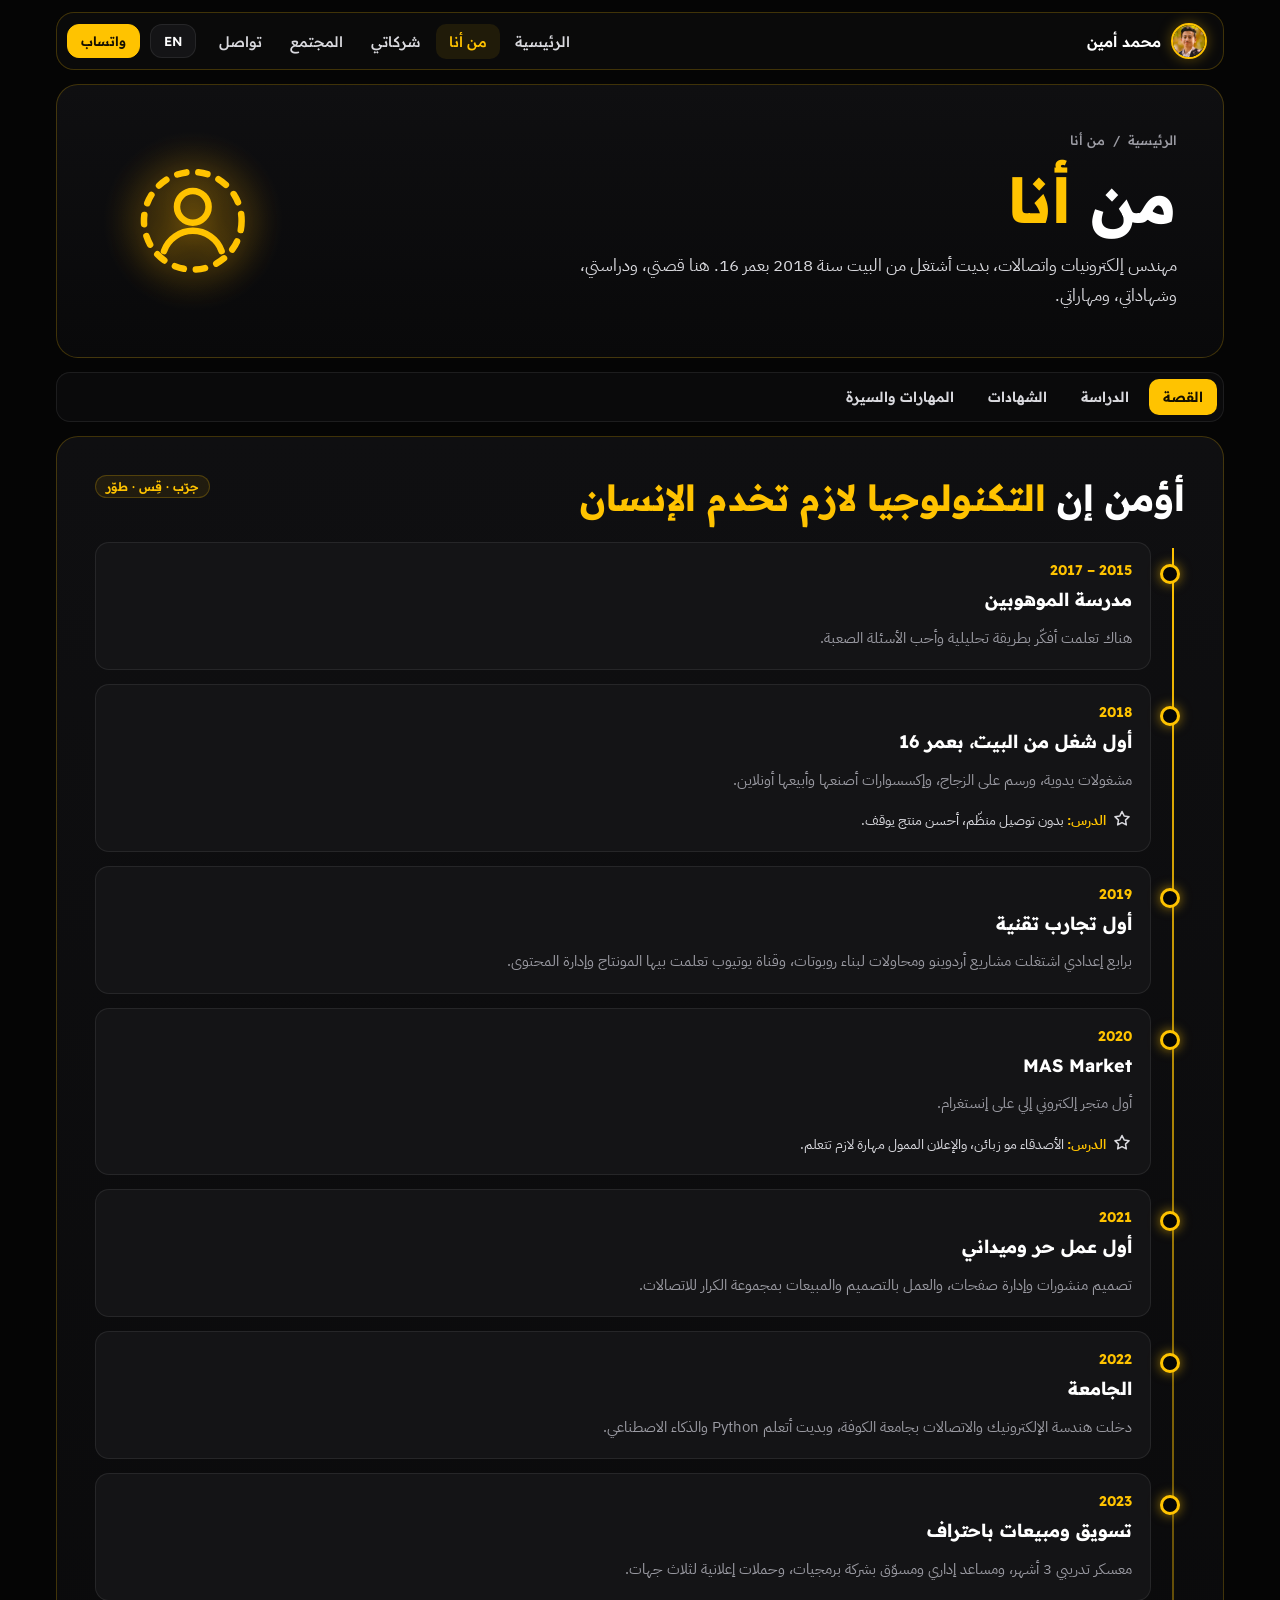
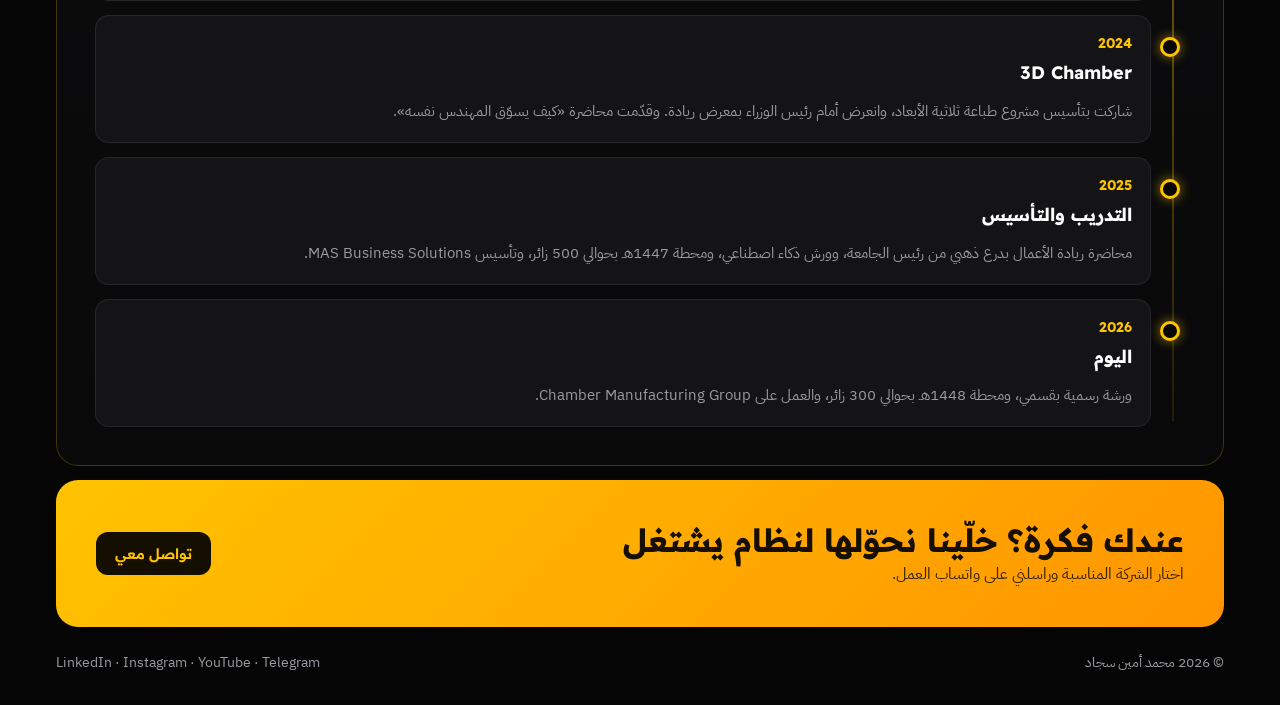
==== about.html @ 6f786247 "Calm neural-network hero instead of busy circuit pulses; library-with-covers screenshot in the archi" ====
<!doctype html>
<html lang="ar" dir="rtl">
<head>
<meta charset="utf-8">
<meta name="viewport" content="width=device-width, initial-scale=1, viewport-fit=cover">
<title>من أنا · محمد أمين سجاد</title>
<meta name="description" content="قصة محمد أمين سجاد من 2018، ودراسته، وشهاداته، ومهاراته.">
<meta property="og:title" content="من أنا · محمد أمين سجاد">
<meta property="og:description" content="قصة محمد أمين سجاد من 2018، ودراسته، وشهاداته، ومهاراته.">
<meta property="og:image" content="https://mohammedameensajjad-web.github.io/assets/og.jpg">
<meta property="og:url" content="https://mohammedameensajjad-web.github.io/about.html">
<meta property="og:type" content="profile">
<meta name="twitter:card" content="summary_large_image">
<meta name="theme-color" content="#050505">
<link rel="icon" href="assets/favicon-64.png" sizes="64x64" type="image/png">
<link rel="icon" href="assets/favicon-32.png" sizes="32x32" type="image/png">
<link rel="apple-touch-icon" href="assets/apple-touch-icon.png">
<link rel="manifest" href="manifest.webmanifest">
<meta name="apple-mobile-web-app-title" content="محمد أمين">
<meta name="apple-mobile-web-app-capable" content="yes">
<meta name="apple-mobile-web-app-status-bar-style" content="black-translucent">
<link rel="preconnect" href="https://fonts.googleapis.com">
<link href="https://fonts.googleapis.com/css2?family=Readex+Pro:wght@400;500;600;700&family=IBM+Plex+Sans+Arabic:wght@400;500;600&display=swap" rel="stylesheet">
<link rel="stylesheet" href="assets/site.css?v=614caa96">
<script>document.documentElement.classList.add("js")</script>
</head>
<body data-page="about">
<header class="nav"><div class="wrap"><div class="bar">
  <a class="brand" href="index.html"><img class="mono" src="assets/icon-192.png" alt=""><span data-en="Mohammed Ameen">محمد أمين</span></a>
  <nav class="links"><a href="index.html" data-nav="home" data-en="Home">الرئيسية</a><a href="about.html" data-nav="about" data-en="About">من أنا</a><a href="companies.html" data-nav="companies" data-en="Companies">شركاتي</a><a href="community.html" data-nav="community" data-en="Community">المجتمع</a><a href="contact.html" data-nav="contact" data-en="Contact">تواصل</a></nav>
  <button class="pill" id="lang" type="button">EN</button>
  <a class="pill go wa" href="#" target="_blank" data-en="WhatsApp">واتساب</a>
</div></div></header>
<nav class="tabs" aria-label="Pages"><a href="index.html" data-nav="home"><svg class="i" viewBox="0 0 24 24"><path d="M3 11 12 4l9 7"/><path d="M5 10v10h14V10"/></svg><span data-en="Home">الرئيسية</span></a><a href="about.html" data-nav="about"><svg class="i" viewBox="0 0 24 24"><circle cx="12" cy="8" r="4"/><path d="M4 21a8 8 0 0 1 16 0"/></svg><span data-en="About">من أنا</span></a><a href="companies.html" data-nav="companies"><svg class="i" viewBox="0 0 24 24"><rect x="3" y="7" width="18" height="13" rx="3"/><path d="M9 7V5h6v2M3 13h18"/></svg><span data-en="Companies">شركاتي</span></a><a href="community.html" data-nav="community"><svg class="i" viewBox="0 0 24 24"><circle cx="9" cy="8" r="3.5"/><path d="M2.5 20a6.5 6.5 0 0 1 13 0"/><path d="M16 4.5a3.5 3.5 0 0 1 0 7M18 20a6 6 0 0 0-3-5.2"/></svg><span data-en="Community">المجتمع</span></a><a href="contact.html" data-nav="contact"><svg class="i" viewBox="0 0 24 24"><path d="M4 20l1.3-4A8 8 0 1 1 8 18.7z"/></svg><span data-en="Contact">تواصل</span></a></nav>
<main class="wrap">
<section class="panel band">
  <div><div class="crumb"><a href="index.html" data-en="Home">الرئيسية</a><span>/</span><span data-en="About">من أنا</span></div>
    <h1 data-en="About <em>me</em>">من <em>أنا</em></h1>
    <p class="lead" data-en="An Electronics & Communications engineer who started working from home in 2018, at 16. Here are my story, studies, certificates and skills.">مهندس إلكترونيات واتصالات، بديت أشتغل من البيت سنة 2018 بعمر 16. هنا قصتي، ودراستي، وشهاداتي، ومهاراتي.</p></div>
  <div class="emblem" aria-hidden="true"><svg viewBox="0 0 24 24"><circle class="spin-slow" cx="12" cy="12" r="10.5" stroke-dasharray="2 2.6"/><circle cx="12" cy="9" r="3.4"/><path d="M5.8 18.5a6.6 6.6 0 0 1 12.4 0"/></svg></div>
</section>

<div class="stabs" role="tablist">
  <button type="button" data-tab="story" data-en="My story">القصة</button>
  <button type="button" data-tab="study" data-en="Studies">الدراسة</button>
  <button type="button" data-tab="certs" data-en="Certificates">الشهادات</button>
  <button type="button" data-tab="skills" data-en="Skills & CV">المهارات والسيرة</button>
</div>

<section class="panel tabpane" id="story">
  <div class="row"><div><h2 class="h2" data-en="I believe <em>technology must serve people</em>">أؤمن إن <em>التكنولوجيا لازم تخدم الإنسان</em></h2></div><span class="tag soon" data-en="Experiment · Measure · Improve">جرّب · قِس · طوّر</span></div>
  <div class="story"><div class="st rv"><div class="card"><div class="yr">2015 – 2017</div><h3 data-en="School for the Gifted">مدرسة الموهوبين</h3><p data-en="Where I learned to think analytically and enjoy hard questions.">هناك تعلمت أفكّر بطريقة تحليلية وأحب الأسئلة الصعبة.</p></div></div><div class="st rv"><div class="card"><div class="yr">2018</div><h3 data-en="First work from home, at 16">أول شغل من البيت، بعمر 16</h3><p data-en="Handmade crafts, glass painting and accessories that I made and sold online.">مشغولات يدوية، ورسم على الزجاج، وإكسسوارات أصنعها وأبيعها أونلاين.</p><div class="lesson"><svg class="i" viewBox="0 0 24 24"><path d="m12 3 2.6 5.3 5.9.9-4.3 4.1 1 5.8L12 16.4 6.8 19.1l1-5.8L3.5 9.2l5.9-.9z"/></svg><span><b data-en="Lesson:">الدرس:</b> <span data-en="Without organised delivery, even a good product stops.">بدون توصيل منظّم، أحسن منتج يوقف.</span></span></div></div></div><div class="st rv"><div class="card"><div class="yr">2019</div><h3 data-en="First tech experiments">أول تجارب تقنية</h3><p data-en="In 10th grade I worked on Arduino projects and attempts to build robots, and ran a YouTube channel where I learned editing and content management.">برابع إعدادي اشتغلت مشاريع أردوينو ومحاولات لبناء روبوتات، وقناة يوتيوب تعلمت بيها المونتاج وإدارة المحتوى.</p></div></div><div class="st rv"><div class="card"><div class="yr">2020</div><h3 data-en="MAS Market">MAS Market</h3><p data-en="My first online store, on Instagram.">أول متجر إلكتروني إلي على إنستغرام.</p><div class="lesson"><svg class="i" viewBox="0 0 24 24"><path d="m12 3 2.6 5.3 5.9.9-4.3 4.1 1 5.8L12 16.4 6.8 19.1l1-5.8L3.5 9.2l5.9-.9z"/></svg><span><b data-en="Lesson:">الدرس:</b> <span data-en="Friends are not customers, and paid ads are a skill you must learn.">الأصدقاء مو زبائن، والإعلان الممول مهارة لازم تتعلم.</span></span></div></div></div><div class="st rv"><div class="card"><div class="yr">2021</div><h3 data-en="First freelance and field work">أول عمل حر وميداني</h3><p data-en="Designing posts and managing pages, and working in design and sales at Al-Karar Group for Telecommunications.">تصميم منشورات وإدارة صفحات، والعمل بالتصميم والمبيعات بمجموعة الكرار للاتصالات.</p></div></div><div class="st rv"><div class="card"><div class="yr">2022</div><h3 data-en="University">الجامعة</h3><p data-en="I joined Electronics & Communications Engineering at the University of Kufa and started learning Python and AI.">دخلت هندسة الإلكترونيك والاتصالات بجامعة الكوفة، وبديت أتعلم Python والذكاء الاصطناعي.</p></div></div><div class="st rv"><div class="card"><div class="yr">2023</div><h3 data-en="Marketing and sales, professionally">تسويق ومبيعات باحتراف</h3><p data-en="A 3-month bootcamp, administrative assistant and marketer at a software company, and ad campaigns for three clients.">معسكر تدريبي 3 أشهر، ومساعد إداري ومسوّق بشركة برمجيات، وحملات إعلانية لثلاث جهات.</p></div></div><div class="st rv"><div class="card"><div class="yr">2024</div><h3 data-en="3D Chamber">3D Chamber</h3><p data-en="I co-founded a 3D-printing project that was presented to the Prime Minister at the Riyada exhibition, and gave the talk “How engineers market themselves”.">شاركت بتأسيس مشروع طباعة ثلاثية الأبعاد، وانعرض أمام رئيس الوزراء بمعرض ريادة. وقدّمت محاضرة «كيف يسوّق المهندس نفسه».</p></div></div><div class="st rv"><div class="card"><div class="yr">2025</div><h3 data-en="Training and founding">التدريب والتأسيس</h3><p data-en="An entrepreneurship keynote with a golden shield from the university president, AI workshops, the 1447 AH station with about 500 visitors, and founding MAS Business Solutions.">محاضرة ريادة الأعمال بدرع ذهبي من رئيس الجامعة، وورش ذكاء اصطناعي، ومحطة 1447هـ بحوالي 500 زائر، وتأسيس MAS Business Solutions.</p></div></div><div class="st rv"><div class="card"><div class="yr">2026</div><h3 data-en="Today">اليوم</h3><p data-en="An official workshop in my department, the 1448 AH station with about 300 visitors, and work on Chamber Manufacturing Group.">ورشة رسمية بقسمي، ومحطة 1448هـ بحوالي 300 زائر، والعمل على Chamber Manufacturing Group.</p></div></div></div>
</section>

<section class="panel tabpane" id="study" hidden>
  <div class="row"><div><h2 class="h2" data-en="Studies">الدراسة</h2></div></div>
  <div class="grid g2">
    <div class="card"><div class="ic"><svg class="i" viewBox="0 0 24 24"><path d="M22 10 12 5 2 10l10 5 10-5z"/><path d="M6 12v5c3 2 9 2 12 0v-5"/></svg></div><h3 data-en="B.Sc. Electronics & Communications Engineering">بكالوريوس هندسة الإلكترونيات والاتصالات</h3><p data-en="University of Kufa · final year">جامعة الكوفة · المرحلة الأخيرة</p></div>
    <div class="card"><div class="ic"><svg class="i" viewBox="0 0 24 24"><path d="m12 3 2.6 5.3 5.9.9-4.3 4.1 1 5.8L12 16.4 6.8 19.1l1-5.8L3.5 9.2l5.9-.9z"/></svg></div><h3 data-en="School for the Gifted">مدرسة الموهوبين</h3><p>2015 – 2017</p></div>
  </div>
  <h3 class="sub" data-en="Study projects">مشاريع دراسية</h3>
  <p class="muted" style="margin-bottom:14px" data-en="Projects done within my courses, not services I offer. Research papers appear only after peer review and publication.">مشاريع ضمن المواد الدراسية، مو خدمات أقدّمها. والأوراق البحثية تنعرض بعد ما تتحكّم وتنشر.</p>
  <div class="grid g3"><div class="card hov rv"><div class="ic"><svg class="i" viewBox="0 0 24 24"><rect x="5" y="5" width="14" height="14" rx="3"/><path d="M9 9h6v6H9zM9 2v3M15 2v3M9 19v3M15 19v3M2 9h3M2 15h3M19 9h3M19 15h3"/></svg></div><h3 data-en="Arduino ultrasonic parking sensor">حساس وقوف للسيارات بالأردوينو</h3><p data-en="Embedded systems course">مادة الأنظمة المدمجة</p></div><div class="card hov rv"><div class="ic"><svg class="i" viewBox="0 0 24 24"><rect x="5" y="5" width="14" height="14" rx="3"/><path d="M9 9h6v6H9zM9 2v3M15 2v3M9 19v3M15 19v3M2 9h3M2 15h3M19 9h3M19 15h3"/></svg></div><h3 data-en="PCB design for an IR remote">تصميم دائرة PCB لريموت بالأشعة تحت الحمراء</h3><p data-en="Circuit design course">مادة تصميم الدوائر</p></div><div class="card hov rv"><div class="ic"><svg class="i" viewBox="0 0 24 24"><rect x="5" y="5" width="14" height="14" rx="3"/><path d="M9 9h6v6H9zM9 2v3M15 2v3M9 19v3M15 19v3M2 9h3M2 15h3M19 9h3M19 15h3"/></svg></div><h3 data-en="LTI system simulation using convolution">محاكاة الأنظمة الخطية بالالتفاف</h3><p data-en="Communications course">مادة الاتصالات</p></div><div class="card hov rv"><div class="ic"><svg class="i" viewBox="0 0 24 24"><rect x="5" y="5" width="14" height="14" rx="3"/><path d="M9 9h6v6H9zM9 2v3M15 2v3M9 19v3M15 19v3M2 9h3M2 15h3M19 9h3M19 15h3"/></svg></div><h3 data-en="AM, FM and PM modulation">محاكاة التضمين AM وFM وPM</h3><p data-en="Communications course">مادة الاتصالات</p></div><div class="card hov rv"><div class="ic"><svg class="i" viewBox="0 0 24 24"><rect x="5" y="5" width="14" height="14" rx="3"/><path d="M9 9h6v6H9zM9 2v3M15 2v3M9 19v3M15 19v3M2 9h3M2 15h3M19 9h3M19 15h3"/></svg></div><h3 data-en="Multistage MOSFET amplifier report">تقرير مكبّر MOSFET متعدد المراحل</h3><p data-en="Electronics course">مادة الإلكترونيك</p></div></div>
</section>

<section class="panel tabpane" id="certs" hidden>
  <div class="row"><div><h2 class="h2" data-en="Proof, <em>not promises</em>">إثباتات، <em>مو وعود</em></h2></div><p class="muted" data-en="Every certificate opens for viewing. Personal details are hidden.">كل شهادة تنفتح للعرض، والبيانات الشخصية مخفية.</p></div>
  <div class="filters" id="cfilters"></div>
  <div class="cgrid" id="certlist"></div>
  <div class="btns" style="margin-top:16px"><button class="btn out" data-doc="certs" type="button" data-en="Browse all certificate pages">تصفّح صفحات كل الشهادات</button></div>
</section>

<section class="panel tabpane" id="skills" hidden>
  <div class="row"><div><h2 class="h2" data-en="What I <em>practise</em> every day">اللي <em>أمارسه</em> يومياً</h2></div><p class="muted" data-en="Skills I use in real work. Subjects I am still studying are not listed.">مهارات أستخدمها بشغل حقيقي. المواد اللي بعدني أدرسها ما مذكورة هنا.</p></div>
  <div class="grid g3">
    <div class="card"><div class="ic"><svg class="i" viewBox="0 0 24 24"><rect x="5" y="5" width="14" height="14" rx="3"/><path d="M9 9h6v6H9zM9 2v3M15 2v3M9 19v3M15 19v3M2 9h3M2 15h3M19 9h3M19 15h3"/></svg></div><h3 data-en="AI & automation">الذكاء الاصطناعي والأتمتة</h3><div class="chips"><span>AI Agents</span><span>Prompt Engineering</span><span>Local LLMs</span></div></div>
    <div class="card"><div class="ic"><svg class="i" viewBox="0 0 24 24"><path d="M3 11v2a1 1 0 0 0 1 1h3l5 4V6L7 10H4a1 1 0 0 0-1 1z"/><path d="M16 9a4 4 0 0 1 0 6M19 6a8 8 0 0 1 0 12"/></svg></div><h3 data-en="Marketing & sales">التسويق والمبيعات</h3><div class="chips"><span data-en="Paid ads">الإعلانات الممولة</span><span data-en="Content plans">خطط المحتوى</span><span data-en="Direct sales">المبيعات المباشرة</span><span data-en="Project management">إدارة المشاريع</span></div></div>
    <div class="card"><div class="ic"><svg class="i" viewBox="0 0 24 24"><path d="M3 5h18v11H3zM8 21h8M12 16v5"/></svg></div><h3 data-en="Training & speaking">التدريب والإلقاء</h3><div class="chips"><span>TOT · ADDIE</span><span>Public Speaking</span><span>Storytelling</span><span>Canva · CapCut</span></div></div>
  </div>
  <h3 class="sub" data-en="My CV">سيرتي الذاتية</h3>
  <div class="cv"><div><h3 data-en="Curriculum Vitae · two pages">السيرة الذاتية · صفحتين</h3><p data-en="Experience, education, skills and certificates. View only.">الخبرة، والتعليم، والمهارات، والشهادات. للعرض فقط.</p></div><button class="btn pri" data-doc="cv" type="button" data-en="View CV">اعرض السيرة الذاتية</button></div>
  <h3 class="sub" data-en="12 books I applied, not just read">12 كتاب طبّقتها، مو بس قريتها</h3>
  <div class="books"><button type="button" class="book"><span class="cover"><img src="assets/books/zero-to-one.webp" alt="Zero to One" loading="lazy"></span><b>Zero to One</b><small>Peter Thiel</small></button><button type="button" class="book"><span class="cover"><img src="assets/books/e-myth.webp" alt="The E-Myth Revisited" loading="lazy"></span><b>The E-Myth Revisited</b><small>Michael Gerber</small></button><button type="button" class="book"><span class="cover"><img src="assets/books/traction.webp" alt="Traction" loading="lazy"></span><b>Traction</b><small>Gino Wickman</small></button><button type="button" class="book"><span class="cover"><img src="assets/books/1-page-marketing.webp" alt="The 1-Page Marketing Plan" loading="lazy"></span><b>The 1-Page Marketing Plan</b><small>Allan Dib</small></button><button type="button" class="book"><span class="cover"><img src="assets/books/sales-machine.webp" alt="The Ultimate Sales Machine" loading="lazy"></span><b>The Ultimate Sales Machine</b><small>Chet Holmes</small></button><button type="button" class="book"><span class="cover"><img src="assets/books/sell-anything.webp" alt="How to Sell Anything to Anybody" loading="lazy"></span><b>How to Sell Anything to Anybody</b><small>Joe Girard</small></button><button type="button" class="book"><span class="cover"><img src="assets/books/show-your-work.webp" alt="Show Your Work!" loading="lazy"></span><b>Show Your Work!</b><small>Austin Kleon</small></button><button type="button" class="book"><span class="cover"><img src="assets/books/power-of-habit.webp" alt="The Power of Habit" loading="lazy"></span><b>The Power of Habit</b><small>Charles Duhigg</small></button><button type="button" class="book"><span class="cover"><img src="assets/books/six-hats.webp" alt="Six Thinking Hats" loading="lazy"></span><b>Six Thinking Hats</b><small>Edward de Bono</small></button><button type="button" class="book"><span class="cover"><img src="assets/books/win-friends.webp" alt="How to Win Friends and Influence People" loading="lazy"></span><b>How to Win Friends and Influence People</b><small>Dale Carnegie</small></button><button type="button" class="book"><span class="cover"><img src="assets/books/influence.webp" alt="Influence" loading="lazy"></span><b>Influence</b><small>Robert Cialdini</small></button><button type="button" class="book"><span class="cover"><img src="assets/books/48-laws.webp" alt="The 48 Laws of Power" loading="lazy"></span><b>The 48 Laws of Power</b><small>Robert Greene</small></button></div>
</section>
<section class="cta rv"><div><h2 data-en="Have an idea? Let's turn it into a working system">عندك فكرة؟ خلّينا نحوّلها لنظام يشتغل</h2><p data-en="Pick the right company and message me on the work WhatsApp.">اختار الشركة المناسبة وراسلني على واتساب العمل.</p></div>
  <div class="btns"><a class="btn" href="contact.html" data-en="Contact me">تواصل معي</a></div></section>
</main>
<footer><div class="wrap"><span>© <span id="yr"></span> <span data-en="Mohammed Ameen Sajjad">محمد أمين سجاد</span></span>
<span><a href="https://www.linkedin.com/in/mohammed-ameen-%D9%85%D8%AD%D9%85%D8%AF-%D8%A3%D9%85%D9%8A%D9%86-b5b935246" target="_blank">LinkedIn</a> · <a href="https://www.instagram.com/247_mas" target="_blank">Instagram</a> · <a href="https://www.youtube.com/@27_mas" target="_blank">YouTube</a> · <a class="tg" data-id="" href="#" target="_blank">Telegram</a></span></div></footer>
<script src="assets/site.js?v=7978b8fc"></script>
</body>
</html>
---- assets/site.css ----
/* Layout: a small multi-page site. Each page = a header band with an animated emblem, then framed black panels.
   One accent (saturated gold) on near-black; motion is spent on the home circuit canvas, emblems, counters and reveals. */
@view-transition{navigation:auto}
:root{
  color-scheme:dark;
  --bg:#050505; --panel:#0c0c0d; --panel-2:#141416; --panel-3:#1c1c1f;
  --line:rgba(255,195,0,.22); --line-2:rgba(255,255,255,.08);
  --gold:#ffc300; --amber:#ff9500; --gold-ink:#140f00; --green:#2ee87a;
  --ink:#ffffff; --ink-2:#d9d9de; --muted:#9b9ba3;
  --display:"Readex Pro","IBM Plex Sans Arabic",system-ui,sans-serif;
  --body:"IBM Plex Sans Arabic","Readex Pro",system-ui,sans-serif;
  --r:22px; --r-sm:14px;
}
*{box-sizing:border-box}
html{scroll-behavior:smooth;scroll-padding-top:110px}
body{margin:0;background:var(--bg);color:var(--ink);font:400 16px/1.75 var(--body);-webkit-font-smoothing:antialiased;overflow-x:hidden}
body::before{content:"";position:fixed;inset:0 0 auto;height:env(safe-area-inset-top,0px);z-index:60;background:var(--bg)}
img{max-width:100%;display:block}
a{color:inherit;text-decoration:none}
button{font:inherit;color:inherit}
h1,h2,h3{font-family:var(--display);margin:0;line-height:1.25;text-wrap:balance}
p{margin:0}
:focus-visible{outline:2px solid var(--gold);outline-offset:3px;border-radius:8px}
.wrap{max-width:1200px;margin:0 auto;padding-left:max(16px,env(safe-area-inset-left,0px));padding-right:max(16px,env(safe-area-inset-right,0px))}
main{display:grid;gap:14px;padding-block:14px 0}
.i{width:20px;height:20px;fill:none;stroke:currentColor;stroke-width:1.8;stroke-linecap:round;stroke-linejoin:round;flex:none}
::view-transition-old(root){animation:vt-out .25s ease both}
::view-transition-new(root){animation:vt-in .35s ease both}
@keyframes vt-out{to{opacity:0;transform:translateY(-8px)}}
@keyframes vt-in{from{opacity:0;transform:translateY(10px)}}

/* Header */
.nav{position:sticky;top:env(safe-area-inset-top,0px);z-index:50;padding-top:12px}
.bar{display:flex;align-items:center;gap:10px;padding:10px;border:1px solid var(--line);border-radius:18px;background:rgba(12,12,13,.84);backdrop-filter:blur(16px);-webkit-backdrop-filter:blur(16px)}
.brand{display:flex;align-items:center;gap:10px;font:600 15px var(--display);white-space:nowrap;padding-inline:6px}
.mono{width:36px;height:36px;border-radius:50%;object-fit:cover;border:2px solid var(--gold);box-shadow:0 0 14px rgba(255,195,0,.35)}
.links{display:flex;gap:2px;margin-inline-start:auto}
.links a{padding:8px 13px;border-radius:10px;color:var(--ink-2);font:500 14.5px var(--display);transition:background .2s,color .2s}
.links a:hover,.links a.on{color:var(--gold);background:rgba(255,195,0,.09)}
.pill{border:1px solid var(--line-2);background:var(--panel-2);border-radius:12px;padding:8px 13px;cursor:pointer;font:600 13px var(--display)}
.go{background:var(--gold);color:var(--gold-ink);border-color:var(--gold)}

/* Mobile tab bar */
.tabs{display:none}
@media (max-width:860px){
  .links,.bar .go{display:none}
  .bar{justify-content:space-between}
  .tabs{display:grid;grid-template-columns:repeat(5,1fr);position:fixed;inset:auto 0 0 0;z-index:45;padding:6px max(6px,env(safe-area-inset-right,0px)) calc(6px + env(safe-area-inset-bottom,0px)) max(6px,env(safe-area-inset-left,0px));background:rgba(8,8,9,.95);border-top:1px solid var(--line);backdrop-filter:blur(14px);-webkit-backdrop-filter:blur(14px)}
  .tabs a{display:grid;justify-items:center;gap:2px;padding:6px 2px;border-radius:12px;color:var(--muted);font:500 11.5px var(--display)}
  .tabs a.on{color:var(--gold);background:rgba(255,195,0,.08)}
  .tabs .i{width:22px;height:22px}
  body{padding-bottom:78px}
}

/* Panels & common */
.panel{position:relative;background:linear-gradient(180deg,#0f0f11,#09090a);border:1px solid var(--line);border-radius:var(--r);padding:clamp(20px,3.2vw,38px);overflow:hidden}
.panel.feat{border-color:rgba(255,195,0,.5);background:radial-gradient(120% 60% at 50% 0%,rgba(255,180,0,.12),transparent 60%),linear-gradient(180deg,#111012,#09090a)}
.ph{display:flex;align-items:center;gap:10px;margin-bottom:12px}
.lbl{font:600 13px var(--display);letter-spacing:.06em;color:var(--gold);text-transform:uppercase}
.h2{font-size:clamp(24px,3.2vw,36px);font-weight:700}
.h2 em,.em{font-style:normal;color:var(--gold)}
.lead{color:var(--ink-2);font-size:17px;max-width:64ch}
.muted{color:var(--muted)}
.row{display:flex;align-items:flex-end;justify-content:space-between;gap:12px 30px;flex-wrap:wrap;margin-bottom:22px}
.row > div{min-width:0}
.sub{font:600 15px var(--display);color:var(--ink);margin:28px 0 12px;display:flex;align-items:center;gap:10px}
.sub::after{content:"";flex:1;height:1px;background:var(--line-2)}
.grid{display:grid;gap:12px}
.g2{grid-template-columns:repeat(2,minmax(0,1fr))}.g3{grid-template-columns:repeat(3,minmax(0,1fr))}.g4{grid-template-columns:repeat(4,minmax(0,1fr))}
.card{background:var(--panel-2);border:1px solid var(--line-2);border-radius:var(--r-sm);padding:18px;display:flex;flex-direction:column;gap:8px;min-width:0;transition:border-color .25s,transform .25s,box-shadow .25s}
a.card:hover,.card.hov:hover{border-color:var(--line);transform:translateY(-3px);box-shadow:0 14px 40px rgba(255,170,0,.08)}
.card h3{font-size:17px}
.card p{color:var(--muted);font-size:14.5px;line-height:1.7}
.ic{width:42px;height:42px;border-radius:12px;display:grid;place-items:center;background:rgba(255,195,0,.1);border:1px solid var(--line);color:var(--gold);flex:none}
.tag{align-self:flex-start;font:600 12px var(--display);padding:3px 10px;border-radius:999px;border:1px solid var(--line-2);color:var(--ink-2);background:rgba(255,255,255,.04);white-space:nowrap}
.tag.live{color:var(--green);border-color:rgba(46,232,122,.35);background:rgba(46,232,122,.08)}
.tag.soon{color:var(--gold);border-color:var(--line);background:rgba(255,195,0,.08)}
.btns{display:flex;flex-wrap:wrap;gap:10px;align-items:center}
.btn{display:inline-flex;align-items:center;gap:8px;padding:11px 18px;border-radius:12px;font:600 14.5px var(--display);cursor:pointer;border:1px solid var(--line);background:transparent;transition:transform .2s,background .2s,box-shadow .2s}
.btn:hover{transform:translateY(-1px)}
.btn.pri{background:linear-gradient(135deg,var(--gold),var(--amber));color:var(--gold-ink);border-color:transparent;box-shadow:0 8px 28px rgba(255,170,0,.25)}
.btn.pri:hover{box-shadow:0 12px 36px rgba(255,170,0,.4)}
.btn.out:hover{background:rgba(255,195,0,.08)}
.lnk{background:none;border:0;padding:0;cursor:pointer;color:var(--gold);font:600 14px var(--display);white-space:nowrap}
.chips{display:flex;flex-wrap:wrap;gap:8px}
.chips span{font:500 13.5px var(--display);padding:6px 12px;border-radius:10px;background:var(--panel-3);border:1px solid var(--line-2);color:var(--ink-2)}

/* Reveal on scroll (content stays visible without JS) */
.js .rv{opacity:0;transform:translateY(18px);transition:opacity .7s ease,transform .7s ease}
.js .rv.in{opacity:1;transform:none}

/* Inner-page header band */
.band{display:grid;grid-template-columns:minmax(0,1fr) auto;gap:24px;align-items:center;padding:clamp(24px,4vw,46px)}
.crumb{display:flex;gap:8px;align-items:center;color:var(--muted);font:500 13px var(--display);margin-bottom:14px}
.crumb a:hover{color:var(--gold)}
.band h1{font-size:clamp(34px,5.4vw,62px);font-weight:700}
.band h1 em{font-style:normal;color:var(--gold)}
.band .lead{margin-top:12px}
.emblem{width:clamp(120px,16vw,180px);aspect-ratio:1;display:grid;place-items:center;border-radius:50%;background:radial-gradient(closest-side,rgba(255,180,0,.22),transparent);color:var(--gold)}
.emblem svg{width:62%;height:62%;fill:none;stroke:currentColor;stroke-width:1.4;stroke-linecap:round;stroke-linejoin:round;filter:drop-shadow(0 0 14px rgba(255,180,0,.5))}

/* Home hero */
.hero{position:relative;display:grid;grid-template-columns:minmax(0,1.15fr) minmax(0,.85fr);gap:30px;align-items:center;min-height:min(640px,82vh)}
#circuit{position:absolute;inset:0;width:100%;height:100%;opacity:.7;pointer-events:none}
.hero > *:not(canvas){position:relative}
.status{display:inline-flex;align-items:center;gap:8px;font:500 13px var(--display);padding:6px 12px;border-radius:999px;border:1px solid var(--line-2);background:rgba(20,20,22,.8);color:var(--ink-2)}
.status i{width:8px;height:8px;border-radius:50%;background:var(--green);box-shadow:0 0 10px var(--green);animation:blink 2s infinite}
@keyframes blink{50%{opacity:.35}}
.kick{font:600 15px var(--display);color:var(--ink-2);margin:20px 0 6px}
.hero h1{font-size:clamp(42px,6.6vw,80px);font-weight:700;letter-spacing:-.01em}
.hero h1 b{color:var(--gold);font-weight:700}
.rot{display:inline-grid;color:var(--gold)}
.rot span{grid-area:1/1;opacity:0;transform:translateY(60%);transition:opacity .5s,transform .5s}
.rot span.on{opacity:1;transform:none}
.hero .lead{margin:14px 0 24px;font-size:18px}
.photo{justify-self:center;width:min(100%,400px)}
.frame{aspect-ratio:1;border-radius:50%;padding:6px;background:conic-gradient(from var(--a,200deg),var(--gold),var(--amber),transparent 45%,transparent 70%,var(--gold));box-shadow:0 0 70px rgba(255,170,0,.3);animation:halo 6s ease-in-out infinite}
@keyframes halo{50%{box-shadow:0 0 95px rgba(255,170,0,.42)}}
@property --a{syntax:"<angle>";inherits:false;initial-value:200deg}
@keyframes spin{to{--a:560deg}}
.frame img{width:100%;height:100%;object-fit:cover;object-position:center 30%;border-radius:50%;border:5px solid var(--bg)}
.stats{margin:-48px auto 0;width:min(100%,380px);display:grid;grid-template-columns:repeat(3,1fr);border:1px solid var(--line);border-radius:16px;background:rgba(14,14,16,.86);backdrop-filter:blur(14px);-webkit-backdrop-filter:blur(14px);position:relative}
.stats div{padding:12px 6px;text-align:center}
.stats div+div{border-inline-start:1px solid var(--line-2)}
.stats b{display:block;font:700 22px var(--display);color:var(--gold);font-variant-numeric:tabular-nums}
.stats span{font-size:12.5px;color:var(--muted)}

/* Doors (home navigation) */
.doors{display:grid;grid-template-columns:repeat(4,minmax(0,1fr));gap:12px}
.door{position:relative;display:flex;flex-direction:column;gap:10px;min-height:230px;padding:22px;border-radius:var(--r);border:1px solid var(--line);background:linear-gradient(180deg,#121214,#0a0a0b);overflow:hidden;transition:transform .3s,border-color .3s}
.door::after{content:"";position:absolute;inset:auto -30% -60% auto;width:80%;aspect-ratio:1;border-radius:50%;background:radial-gradient(closest-side,rgba(255,180,0,.22),transparent);transition:transform .5s}
[dir="rtl"] .door::after{inset:auto auto -60% -30%}
.door:hover{transform:translateY(-4px);border-color:rgba(255,195,0,.55)}
.door:hover::after{transform:scale(1.35)}
.door .big{width:56px;height:56px;border-radius:16px;display:grid;place-items:center;background:linear-gradient(135deg,var(--gold),var(--amber));color:var(--gold-ink)}
.door .big .i{width:28px;height:28px}
.door h2{font-size:22px;margin-top:auto}
.door p{color:var(--muted);font-size:14.5px}
.door .arr{position:absolute;top:22px;inset-inline-end:22px;color:var(--gold);transition:transform .3s}
.door:hover .arr{transform:translateX(-6px)}
[dir="ltr"] .door:hover .arr{transform:translateX(6px)}
[dir="ltr"] .door .arr{transform:scaleX(-1)}

/* Marquee */
.marq{overflow:hidden;mask-image:linear-gradient(90deg,transparent,#000 12%,#000 88%,transparent);-webkit-mask-image:linear-gradient(90deg,transparent,#000 12%,#000 88%,transparent)}
.marq div{display:flex;gap:44px;width:max-content;animation:marq 26s linear infinite}
.marq b{font:600 16px var(--display);color:var(--ink-2);white-space:nowrap}
.marq b::before{content:"◆";color:var(--gold);margin-inline-end:14px;font-size:10px;vertical-align:middle}
@keyframes marq{to{transform:translateX(50%)}}
[dir="ltr"] .marq div{animation-name:marq-l}
@keyframes marq-l{to{transform:translateX(-50%)}}

/* Sub tabs (about page) */
.stabs{position:sticky;top:calc(env(safe-area-inset-top,0px) + 82px);z-index:30;display:flex;gap:6px;padding:6px;border-radius:14px;border:1px solid var(--line-2);background:rgba(12,12,13,.9);backdrop-filter:blur(12px);-webkit-backdrop-filter:blur(12px);overflow-x:auto;scrollbar-width:none}
.stabs button{flex:none;border:0;background:transparent;color:var(--ink-2);font:600 14px var(--display);padding:9px 14px;border-radius:10px;cursor:pointer}
.stabs button.on{background:var(--gold);color:var(--gold-ink)}
.tabpane[hidden]{display:none!important}
.tabpane{animation:fadeup .45s ease both}
@keyframes fadeup{from{opacity:0;transform:translateY(10px)}}

/* Story timeline */
.story{position:relative;display:grid;gap:14px;padding-inline-start:34px}
.story::before{content:"";position:absolute;top:6px;bottom:6px;inset-inline-start:11px;width:2px;background:linear-gradient(var(--gold),rgba(255,195,0,.1))}
.st{position:relative}
.st::before{content:"";position:absolute;top:22px;inset-inline-start:-29px;width:14px;height:14px;border-radius:50%;background:var(--bg);border:3px solid var(--gold);box-shadow:0 0 12px rgba(255,195,0,.6)}
.st .yr{font:700 14px var(--display);color:var(--gold)}
.st h3{font-size:18px;margin:2px 0 6px}
.st p{color:var(--muted);font-size:15px}
.st .lesson{margin-top:8px;font-size:13.5px;color:var(--ink-2);display:flex;gap:6px}
.st .lesson b{color:var(--gold);font-weight:600}

/* Certificates */
.filters{display:flex;gap:8px;flex-wrap:wrap;margin-bottom:14px}
.filters button{border:1px solid var(--line-2);background:var(--panel-2);color:var(--ink-2);font:600 13.5px var(--display);padding:7px 13px;border-radius:999px;cursor:pointer}
.filters button.on{background:var(--gold);color:var(--gold-ink);border-color:var(--gold)}
.cgrid{display:grid;grid-template-columns:repeat(4,minmax(0,1fr));gap:14px}
.cert{display:flex;flex-direction:column;gap:10px;padding:10px;border-radius:14px;background:var(--panel-2);border:1px solid var(--line-2);cursor:zoom-in;text-align:start;min-width:0;transition:transform .3s,border-color .3s,box-shadow .3s}
.cert:hover{transform:translateY(-4px);border-color:var(--line);box-shadow:0 16px 40px rgba(255,170,0,.1)}
.cert .th{aspect-ratio:4/3;border-radius:9px;background:#ffffff;overflow:hidden;display:grid;place-items:center}
.cert .th img{width:100%;height:100%;object-fit:contain;transition:transform .5s}
.cert:hover .th img{transform:scale(1.05)}
.cert b{display:block;font:600 14px/1.45 var(--display);padding-inline:4px}
.cert small{display:block;color:var(--muted);font-size:12.5px;padding-inline:4px}
.lb{position:fixed;inset:0;z-index:95;display:none;align-items:center;justify-content:center;flex-direction:column;gap:14px;background:rgba(0,0,0,.92);backdrop-filter:blur(14px);-webkit-backdrop-filter:blur(14px);
  padding:calc(16px + env(safe-area-inset-top,0px)) max(16px,env(safe-area-inset-right,0px)) calc(16px + env(safe-area-inset-bottom,0px)) max(16px,env(safe-area-inset-left,0px))}
.lb.on{display:flex}
.lb img{max-width:min(980px,100%);max-height:72vh;border-radius:12px;background:#ffffff;box-shadow:0 30px 80px rgba(0,0,0,.6);user-select:none;-webkit-user-drag:none;pointer-events:none;animation:zoomin .35s cubic-bezier(.2,.8,.2,1)}
@keyframes zoomin{from{opacity:0;transform:scale(.85)}}
.lb .cap{text-align:center}
.lb .cap b{display:block;font:600 16px var(--display)}
.lb .cap small{color:var(--muted)}
.lb .ctl{display:flex;gap:10px;align-items:center}
.lb button{width:46px;height:46px;border-radius:50%;border:1px solid var(--line);background:var(--panel-2);color:var(--gold);cursor:pointer;display:grid;place-items:center}
.lb .n{font:600 13px var(--display);color:var(--muted);min-width:60px;text-align:center;font-variant-numeric:tabular-nums}

/* CV & books */
.cv{display:flex;align-items:center;justify-content:space-between;gap:16px;flex-wrap:wrap;padding:20px 22px;border-radius:16px;border:1px solid var(--line);background:linear-gradient(135deg,rgba(255,195,0,.13),rgba(255,149,0,.04))}
.cv h3{font-size:20px}
.cv p{color:var(--ink-2);font-size:14.5px}
.books{display:grid;grid-template-columns:repeat(6,minmax(0,1fr));gap:22px 16px;perspective:1200px}
.book{display:flex;flex-direction:column;gap:8px;background:none;border:0;padding:0;cursor:pointer;text-align:start;direction:ltr;min-width:0}
.book .cover{position:relative;display:block;aspect-ratio:2/3;border-radius:3px 8px 8px 3px;overflow:hidden;transform-origin:left center;transform-style:preserve-3d;
  box-shadow:-6px 10px 24px rgba(0,0,0,.6),inset 6px 0 10px rgba(0,0,0,.35);transition:transform .6s cubic-bezier(.2,.8,.2,1),box-shadow .6s}
.book .cover::before{content:"";position:absolute;inset:0 auto 0 0;width:9px;background:linear-gradient(90deg,rgba(0,0,0,.45),rgba(255,255,255,.18),rgba(0,0,0,.2));z-index:1}
.book .cover::after{content:"";position:absolute;inset:0;background:linear-gradient(115deg,rgba(255,255,255,.22),transparent 40%);opacity:0;transition:opacity .4s}
.book img{width:100%;height:100%;object-fit:cover}
.book:hover .cover{transform:rotateY(-18deg) translateY(-6px);box-shadow:-14px 18px 34px rgba(0,0,0,.7),0 0 0 1px var(--line)}
.book:hover .cover::after{opacity:1}
.book.open .cover{transform:rotateY(-32deg) translateY(-10px) scale(1.04);box-shadow:-20px 24px 40px rgba(0,0,0,.75),0 0 30px rgba(255,170,0,.35)}
.book b{font:600 13px/1.35 var(--display);color:var(--ink)}
.book small{color:var(--muted);font-size:12px}

/* Prices, steps, list rows */
.prices{display:grid;border:1px solid var(--line-2);border-radius:16px;overflow:hidden}
.pr{display:grid;grid-template-columns:minmax(0,1fr) auto auto;gap:16px;align-items:center;padding:16px 20px;background:var(--panel-2)}
.pr+.pr{border-top:1px solid var(--line-2)}
.pr h3{font-size:16.5px}
.pr p{color:var(--muted);font-size:14px}
.pr .d{font:700 16px var(--display);color:var(--gold-ink);background:var(--gold);padding:6px 12px;border-radius:10px;white-space:nowrap;font-variant-numeric:tabular-nums}
.note{color:var(--muted);font-size:13.5px;margin:12px 0 0}
.steps{display:grid;grid-template-columns:repeat(4,minmax(0,1fr));gap:12px;counter-reset:s}
.steps div{position:relative;padding:16px;border-radius:14px;background:var(--panel-2);border:1px solid var(--line-2);min-width:0}
.steps b{display:grid;place-items:center;width:30px;height:30px;border-radius:9px;background:var(--gold);color:var(--gold-ink);font:700 14px var(--display);margin-bottom:10px}
.steps h3{font-size:16px}.steps p{color:var(--muted);font-size:14px}
.ws{display:grid;border:1px solid var(--line-2);border-radius:16px;overflow:hidden}
.wi{display:grid;grid-template-columns:120px minmax(0,1fr) auto;gap:18px;align-items:center;padding:16px 20px;background:var(--panel-2)}
.wi+.wi{border-top:1px solid var(--line-2)}
.wi .d{font:600 13px var(--display);color:var(--gold);font-variant-numeric:tabular-nums}
.wi h3{font-size:16.5px}
.wi .o{color:var(--muted);font-size:14px}
.wi .acts{display:flex;gap:16px;flex-wrap:wrap;justify-content:flex-end}
.wi.hl{background:linear-gradient(90deg,rgba(255,195,0,.11),var(--panel-2))}
[dir="rtl"] .wi.hl{background:linear-gradient(270deg,rgba(255,195,0,.11),var(--panel-2))}
.yr{font:600 13px var(--display);color:var(--gold)}
.org{font-size:13.5px;color:var(--ink-2)}

/* Brand hub & pager */
.brands{display:grid;grid-template-columns:repeat(2,minmax(0,1fr));gap:12px}
.brand-card{position:relative;display:grid;grid-template-columns:auto minmax(0,1fr);gap:18px;align-items:center;padding:24px;border-radius:var(--r);border:1px solid var(--line);background:linear-gradient(180deg,#121214,#0a0a0b);transition:transform .3s,border-color .3s;overflow:hidden}
.brand-card:hover{transform:translateY(-4px);border-color:rgba(255,195,0,.55)}
.brand-card .emblem{width:96px}
.brand-card h2{font-size:21px;margin:6px 0 4px}
.brand-card p{color:var(--muted);font-size:14.5px}
.pager{display:grid;grid-template-columns:1fr 1fr;gap:12px}
.pager a{padding:18px 20px;border-radius:16px;border:1px solid var(--line-2);background:var(--panel-2);transition:border-color .2s}
.pager a:hover{border-color:var(--line)}
.pager small{display:block;color:var(--muted);font-size:12.5px}
.pager b{font:600 16px var(--display)}
.pager a:last-child{text-align:end}

/* Community */
.plat{display:grid;grid-template-columns:repeat(4,minmax(0,1fr));gap:12px}
.pf{position:relative;display:flex;flex-direction:column;gap:10px;padding:22px;border-radius:var(--r);border:1px solid var(--line-2);background:var(--panel-2);overflow:hidden;transition:transform .3s,border-color .3s}
.pf:hover{transform:translateY(-4px);border-color:var(--line)}
.pf.main{border-color:var(--line);background:radial-gradient(100% 80% at 100% 0%,rgba(255,180,0,.16),transparent 60%),var(--panel-2)}
.pf .ic{width:50px;height:50px}
.pf h3{font-size:19px}
.pf p{color:var(--muted);font-size:14.5px}
.pf .lnk{margin-top:auto}
.vids{display:grid;grid-template-columns:repeat(3,minmax(0,1fr));gap:12px}
.vid{display:block;border-radius:16px;overflow:hidden;border:1px solid var(--line-2);background:var(--panel-2);transition:transform .3s,border-color .3s}
.vid:hover{transform:translateY(-4px);border-color:var(--line)}
.vid .th{position:relative;aspect-ratio:16/9;background:#111 center/cover}
.vid .th::after{content:"";position:absolute;inset:0;background:linear-gradient(transparent 40%,rgba(0,0,0,.7))}
.vid .play{position:absolute;inset:0;margin:auto;width:58px;height:58px;border-radius:50%;display:grid;place-items:center;background:var(--gold);color:var(--gold-ink);z-index:1;box-shadow:0 0 0 8px rgba(255,195,0,.2);transition:transform .3s}
.vid:hover .play{transform:scale(1.1)}
.vid .play .i{fill:currentColor;stroke:none;width:22px;height:22px;margin-inline-start:3px}
[dir="rtl"] .vid .play .i{margin:0 0 0 0}
.vid div.t{padding:14px 16px}
.vid h3{font-size:16px}
.vid small{color:var(--muted);font-size:13px}

/* Contact */
.contact{display:grid;grid-template-columns:minmax(0,1fr) minmax(0,1fr);gap:24px}
form{display:grid;gap:10px;margin-top:18px}
label{font:500 13px var(--display);color:var(--muted)}
input,select,textarea{width:100%;font:15px var(--body);color:var(--ink);background:var(--panel-2);border:1px solid var(--line-2);border-radius:12px;padding:12px 14px}
textarea{min-height:120px;resize:vertical}
input:focus,select:focus,textarea:focus{outline:none;border-color:var(--gold)}
.pick{display:flex;gap:8px;flex-wrap:wrap}
.pick button{border:1px solid var(--line-2);background:var(--panel-2);color:var(--ink-2);font:600 13px var(--display);padding:8px 12px;border-radius:10px;cursor:pointer}
.pick button.on{border-color:var(--gold);color:var(--gold);background:rgba(255,195,0,.08)}
.info{display:grid;gap:10px;align-content:start}
.info a{display:flex;align-items:center;gap:12px;padding:12px 14px;border-radius:12px;background:var(--panel-2);border:1px solid var(--line-2);min-width:0;transition:border-color .2s}
.info a:hover{border-color:var(--line)}
.info a div{min-width:0}
.info small{display:block;color:var(--muted);font-size:12.5px}
.info b{font:600 14.5px var(--display);direction:ltr;overflow-wrap:anywhere;display:block;text-align:start}
.qrrow{display:flex;gap:16px;align-items:center;padding:16px;border-radius:14px;background:linear-gradient(135deg,var(--gold),var(--amber));color:var(--gold-ink)}
.qrrow #qr{width:112px;height:112px;background:#ffffff;border-radius:10px;padding:8px;flex:none}
.qrrow b{font:700 17px var(--display)}
.qrrow p{font-size:13.5px}
.qrrow button{margin-top:10px;background:var(--gold-ink);color:var(--gold);border:0;border-radius:10px;padding:8px 13px;font:600 13px var(--display);cursor:pointer}

.socials{display:grid;grid-template-columns:repeat(3,minmax(0,1fr));gap:10px}
.info .so,.so{position:relative;display:grid;justify-items:center;gap:8px;padding:18px 8px;border-radius:16px;background:var(--panel-2);border:1px solid var(--line-2);overflow:hidden;transition:transform .3s,border-color .3s}
.so::before{content:"";position:absolute;inset:auto 0 -60% 0;height:100%;background:radial-gradient(closest-side,var(--c),transparent);opacity:0;transition:opacity .35s}
.so span{position:relative;width:56px;height:56px;border-radius:18px;display:grid;place-items:center;background:color-mix(in srgb,var(--c) 16%,transparent);border:1px solid color-mix(in srgb,var(--c) 45%,transparent);color:var(--c);transition:transform .35s,background .35s,color .35s}
.so .i{width:26px;height:26px}
.so b{position:relative;font:600 13.5px var(--display)}
.so:hover{transform:translateY(-4px);border-color:color-mix(in srgb,var(--c) 55%,transparent)}
.so:hover::before{opacity:.35}
.so:hover span{transform:scale(1.08) rotate(-6deg);background:var(--c);color:#ffffff}

/* Closing CTA + footer */
.cta{display:flex;align-items:center;justify-content:space-between;gap:18px;flex-wrap:wrap;padding:clamp(22px,3.6vw,40px);border-radius:var(--r);background:linear-gradient(135deg,var(--gold),var(--amber));color:var(--gold-ink)}
.cta h2{font-size:clamp(22px,3vw,32px)}
.cta p{font-size:15.5px;opacity:.85}
.cta .btn{background:var(--gold-ink);color:var(--gold);border-color:transparent}
footer{padding-block:24px 30px;color:var(--muted);font-size:13.5px}
footer .wrap{display:flex;justify-content:space-between;gap:12px;flex-wrap:wrap}
footer a:hover{color:var(--gold)}

/* Document viewer */
.viewer{position:fixed;inset:0;z-index:90;background:rgba(0,0,0,.9);backdrop-filter:blur(16px);-webkit-backdrop-filter:blur(16px);display:none;flex-direction:column}
.viewer.on{display:flex}
.vbar{display:flex;align-items:center;gap:12px;padding-top:calc(12px + env(safe-area-inset-top,0px));padding-bottom:12px;padding-left:max(18px,env(safe-area-inset-left,0px));padding-right:max(18px,env(safe-area-inset-right,0px));border-bottom:1px solid var(--line-2);background:rgba(15,15,16,.92)}
.vbar b{flex:1;font:600 15px var(--display);white-space:nowrap;overflow:hidden;text-overflow:ellipsis}
.vbar small{color:var(--muted);font-size:13px}
.vclose{width:38px;height:38px;border-radius:50%;border:1px solid var(--line-2);background:var(--panel-2);cursor:pointer;font-size:17px}
.vpages{flex:1;overflow:auto;padding:22px 14px 60px;display:flex;flex-direction:column;align-items:center;gap:16px;user-select:none;-webkit-user-select:none}
.vpages img{width:min(920px,100%);border-radius:12px;background:#ffffff;pointer-events:none;-webkit-user-drag:none;box-shadow:0 20px 60px rgba(0,0,0,.5)}
.vnote{color:var(--muted);font-size:13.5px}

/* Emblem motion */
.spin-slow{animation:rot 18s linear infinite;transform-origin:50% 50%}
.needle{animation:needle 4s ease-in-out infinite;transform-origin:12px 12px}
@keyframes needle{0%,100%{transform:rotate(-25deg)}50%{transform:rotate(30deg)}}
.wave{animation:wave 1.8s ease-out infinite;transform-origin:12px 12px}
.wave.w2{animation-delay:.6s}
@keyframes wave{0%{opacity:0;transform:scale(.7)}40%{opacity:1}100%{opacity:0;transform:scale(1.15)}}
@keyframes rot{to{transform:rotate(360deg)}}
.cube{width:96px;height:96px;position:relative;transform-style:preserve-3d;animation:cube 9s linear infinite}
.cube i{position:absolute;inset:0;border:2px solid var(--gold);background:rgba(255,195,0,.07);box-shadow:inset 0 0 18px rgba(255,195,0,.25)}
.cube i:nth-child(1){transform:translateZ(48px)}.cube i:nth-child(2){transform:rotateY(180deg) translateZ(48px)}
.cube i:nth-child(3){transform:rotateY(90deg) translateZ(48px)}.cube i:nth-child(4){transform:rotateY(-90deg) translateZ(48px)}
.cube i:nth-child(5){transform:rotateX(90deg) translateZ(48px)}.cube i:nth-child(6){transform:rotateX(-90deg) translateZ(48px)}
@keyframes cube{from{transform:rotateX(-22deg) rotateY(0)}to{transform:rotateX(-22deg) rotateY(360deg)}}
.emblem.c3d{perspective:500px}
.brand-card .cube{width:56px;height:56px}
.brand-card .cube i:nth-child(1){transform:translateZ(28px)}.brand-card .cube i:nth-child(2){transform:rotateY(180deg) translateZ(28px)}
.brand-card .cube i:nth-child(3){transform:rotateY(90deg) translateZ(28px)}.brand-card .cube i:nth-child(4){transform:rotateY(-90deg) translateZ(28px)}
.brand-card .cube i:nth-child(5){transform:rotateX(90deg) translateZ(28px)}.brand-card .cube i:nth-child(6){transform:rotateX(-90deg) translateZ(28px)}

@media (max-width:1040px){
  .doors,.plat{grid-template-columns:repeat(2,minmax(0,1fr))}
  .g4,.steps{grid-template-columns:repeat(2,minmax(0,1fr))}
  .cgrid{grid-template-columns:repeat(3,minmax(0,1fr))}
  .books{grid-template-columns:repeat(4,minmax(0,1fr))}
}
@media (max-width:760px){
  .hero,.contact,.band{grid-template-columns:1fr}
  .hero{min-height:0}
  .photo{order:-1;width:100%}.frame{width:190px;margin:0 auto}
  .stats{width:min(100%,330px);margin-top:-26px}.stats b{font-size:19px}
  .hero h1{font-size:40px}.hero .lead{font-size:16.5px}
  .band .emblem{order:-1;width:110px}
  .g2,.g3,.g4,.vids,.brands{grid-template-columns:1fr}
  .cgrid{grid-template-columns:repeat(2,minmax(0,1fr));gap:10px}.cert b{font-size:13px}
  .steps{grid-template-columns:repeat(2,minmax(0,1fr))}.pr .d{justify-self:start}
  .doors{grid-template-columns:repeat(2,minmax(0,1fr));gap:10px}
  .door{min-height:170px;padding:16px}.door h2{font-size:18px}.door p{font-size:13px}.door .big{width:46px;height:46px}
  .plat{grid-template-columns:1fr}.pf.main{grid-column:auto}
  .books{grid-template-columns:repeat(3,minmax(0,1fr))}
  .wi{grid-template-columns:1fr;gap:4px}.wi .acts{justify-content:flex-start}
  .pr{grid-template-columns:1fr auto;row-gap:10px}.pr > div:first-child{grid-column:1/-1}.pr .lnk{justify-self:end}
  .brand-card{grid-template-columns:1fr;padding:20px}
  .stabs{top:calc(env(safe-area-inset-top,0px) + 76px)}
  .pager{grid-template-columns:1fr}.pager a:last-child{text-align:start}
}
@media (prefers-reduced-motion:reduce){
  *,*::before,*::after{animation:none!important;transition:none!important;scroll-behavior:auto!important}
  .js .rv{opacity:1;transform:none}
}

/* Real screenshots of built systems */
.shots{display:grid;grid-template-columns:repeat(6,minmax(0,1fr));gap:14px}
.shot{grid-column:span 2}.shot:nth-child(-n+2){grid-column:span 3}
.shot{display:flex;flex-direction:column;padding:0;border-radius:14px;overflow:hidden;border:1px solid var(--line-2);background:var(--panel-2);cursor:zoom-in;text-align:start;min-width:0;transition:transform .3s,border-color .3s,box-shadow .3s}
.shot:hover{transform:translateY(-4px);border-color:var(--line);box-shadow:0 18px 50px rgba(255,170,0,.12)}
.shot .win{display:flex;gap:6px;padding:9px 12px;background:#1a1a1d;border-bottom:1px solid var(--line-2);direction:ltr}
.shot .win i{width:10px;height:10px;border-radius:50%;background:#ff5f57}.shot .win i:nth-child(2){background:#febc2e}.shot .win i:nth-child(3){background:#28c840}
.shot img{width:100%;aspect-ratio:16/10;object-fit:cover;object-position:top;transition:transform .6s}
.shot:hover img{transform:scale(1.02)}
.shot .sc{display:block;padding:12px 14px}
.shot .sc b{display:block;font:600 15px var(--display)}
.shot .sc small{color:var(--muted);font-size:13px}
@media (max-width:760px){.shots{grid-template-columns:1fr}.shot,.shot:nth-child(-n+2){grid-column:auto}}
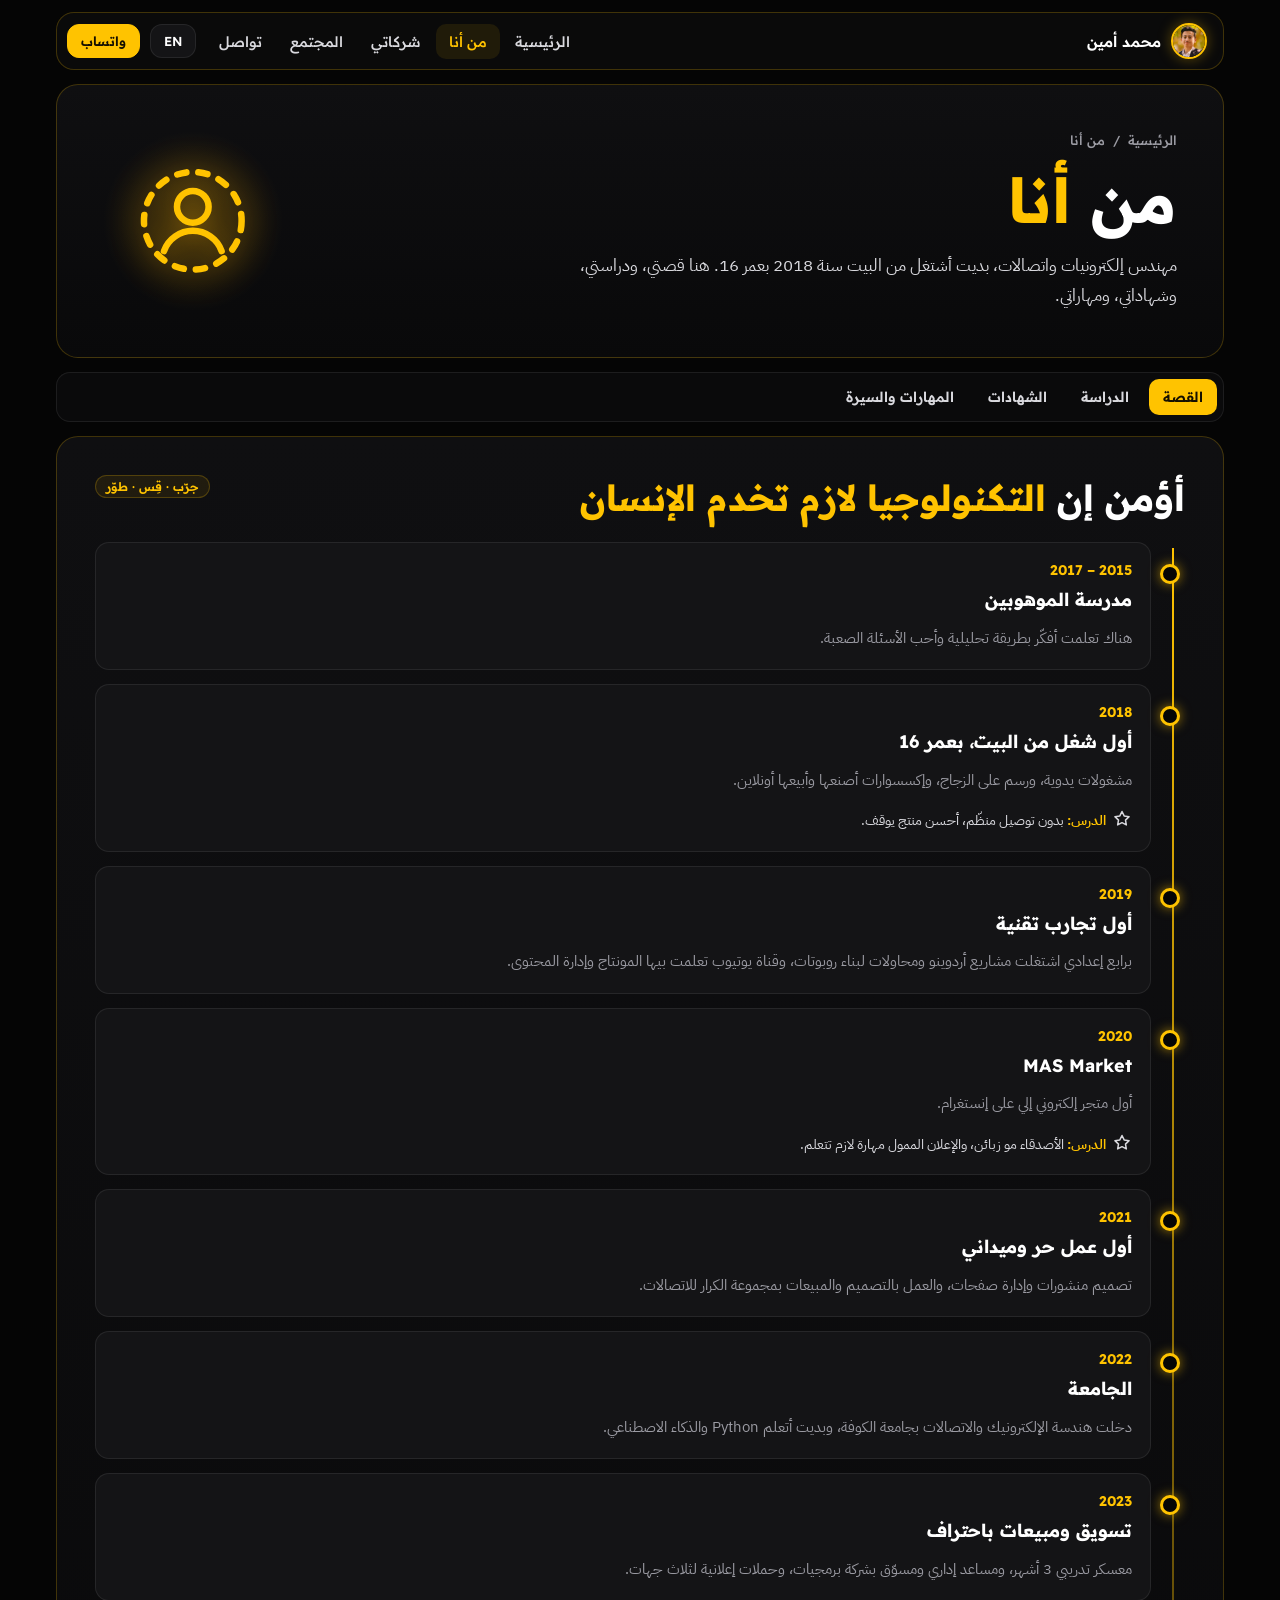
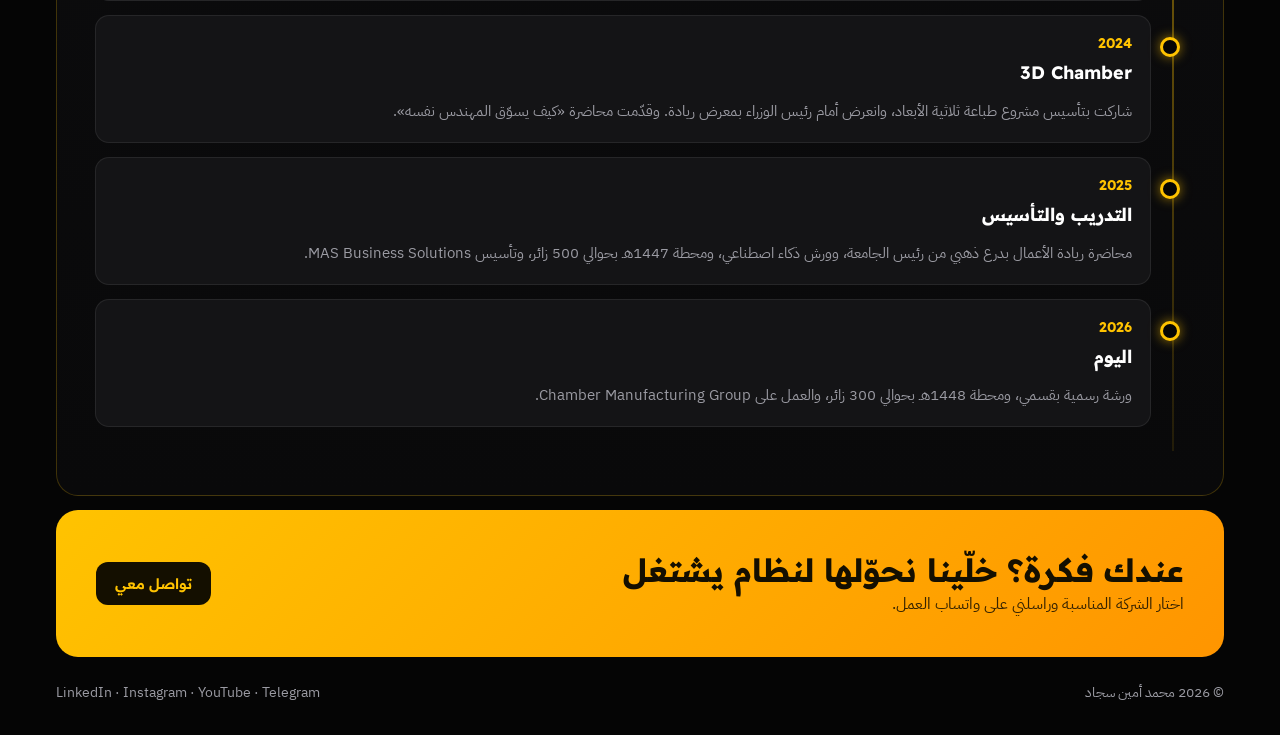
==== commit bfd26b84: "Intro video v2 (faster cuts, warp, light rays, proof wall, sound design) as an autoplaying story sec" ====
--- a/about.html
+++ b/about.html
@@ -21,7 +21,7 @@
 <meta name="apple-mobile-web-app-status-bar-style" content="black-translucent">
 <link rel="preconnect" href="https://fonts.googleapis.com">
 <link href="https://fonts.googleapis.com/css2?family=Readex+Pro:wght@400;500;600;700&family=IBM+Plex+Sans+Arabic:wght@400;500;600&display=swap" rel="stylesheet">
-<link rel="stylesheet" href="assets/site.css?v=614caa96">
+<link rel="stylesheet" href="assets/site.css?v=0283a3f8">
 <script>document.documentElement.classList.add("js")</script>
 </head>
 <body data-page="about">
@@ -87,6 +87,6 @@
 </main>
 <footer><div class="wrap"><span>© <span id="yr"></span> <span data-en="Mohammed Ameen Sajjad">محمد أمين سجاد</span></span>
 <span><a href="https://www.linkedin.com/in/mohammed-ameen-%D9%85%D8%AD%D9%85%D8%AF-%D8%A3%D9%85%D9%8A%D9%86-b5b935246" target="_blank">LinkedIn</a> · <a href="https://www.instagram.com/247_mas" target="_blank">Instagram</a> · <a href="https://www.youtube.com/@27_mas" target="_blank">YouTube</a> · <a class="tg" data-id="" href="#" target="_blank">Telegram</a></span></div></footer>
-<script src="assets/site.js?v=7978b8fc"></script>
+<script src="assets/site.js?v=27bfb9e6"></script>
 </body>
 </html>
--- a/assets/site.css
+++ b/assets/site.css
@@ -386,3 +386,33 @@
 .shot .sc b{display:block;font:600 15px var(--display)}
 .shot .sc small{color:var(--muted);font-size:13px}
 @media (max-width:760px){.shots{grid-template-columns:1fr}.shot,.shot:nth-child(-n+2){grid-column:auto}}
+
+/* Article cards with covers */
+.post{padding:0;overflow:hidden;gap:0}
+.post .pcv{display:block;aspect-ratio:16/9;overflow:hidden;border-bottom:1px solid var(--line-2);background:#0b0b0c}
+.post .pcv img{width:100%;height:100%;object-fit:cover;transition:transform .6s cubic-bezier(.2,.8,.2,1)}
+.post:hover .pcv img{transform:scale(1.05)}
+.post h3,.post p,.post .lnk{margin-inline:18px}
+.post h3{margin-top:16px}.post p{margin-top:6px}.post .lnk{margin-block:12px 18px}
+
+/* Intro video */
+.vbtn{display:inline-flex;align-items:center;gap:14px;margin-top:18px;padding:8px 18px 8px 8px;border-radius:999px;border:1px solid var(--line);background:rgba(20,20,22,.8);cursor:pointer;text-align:start;transition:border-color .3s,transform .3s}
+[dir="rtl"] .vbtn{padding:8px 8px 8px 18px}
+.vbtn:hover{border-color:rgba(255,195,0,.6);transform:translateY(-2px)}
+.vbtn .pl{position:relative;width:46px;height:46px;border-radius:50%;display:grid;place-items:center;background:linear-gradient(135deg,var(--gold),var(--amber));color:var(--gold-ink)}
+.vbtn .pl::after{content:"";position:absolute;inset:-6px;border-radius:50%;border:2px solid rgba(255,195,0,.5);animation:ping 2.4s ease-out infinite}
+@keyframes ping{0%{transform:scale(.85);opacity:1}100%{transform:scale(1.35);opacity:0}}
+.vbtn .pl .i{fill:currentColor;stroke:none;width:18px;height:18px}
+.vbtn b{display:block;font:600 15px var(--display)}
+.vbtn small{color:var(--muted);font-size:12.5px}
+.story{padding-bottom:clamp(18px,3vw,30px)}
+.vwrap{position:relative;border-radius:18px;overflow:hidden;border:1px solid var(--line);box-shadow:0 30px 100px rgba(255,170,0,.14);background:#000;aspect-ratio:16/9}
+.vwrap video{width:100%;height:100%;display:block;object-fit:cover;cursor:pointer}
+.unmute{position:absolute;inset-inline-start:50%;bottom:22px;transform:translateX(-50%);display:inline-flex;align-items:center;gap:12px;padding:10px 22px 10px 10px;border-radius:999px;border:0;
+  background:linear-gradient(135deg,var(--gold),var(--amber));color:var(--gold-ink);font:700 16px var(--display);cursor:pointer;box-shadow:0 0 0 0 rgba(255,195,0,.6);animation:ring 1.8s infinite}
+[dir="rtl"] .unmute{transform:translateX(50%);padding:10px 10px 10px 22px}
+.unmute .pl{width:40px;height:40px;border-radius:50%;display:grid;place-items:center;background:var(--gold-ink);color:var(--gold)}
+.unmute .pl .i{fill:currentColor;stroke:none;width:16px;height:16px}
+@keyframes ring{0%{box-shadow:0 0 0 0 rgba(255,195,0,.6)}100%{box-shadow:0 0 0 22px rgba(255,195,0,0)}}
+.replay{position:absolute;inset:0;margin:auto;width:max-content;height:max-content;padding:14px 26px;border-radius:999px;border:1px solid var(--line);background:rgba(10,10,11,.85);color:var(--gold);font:700 17px var(--display);cursor:pointer}
+@media (max-width:760px){.unmute{bottom:12px;font-size:14px}.unmute .pl{width:34px;height:34px}}
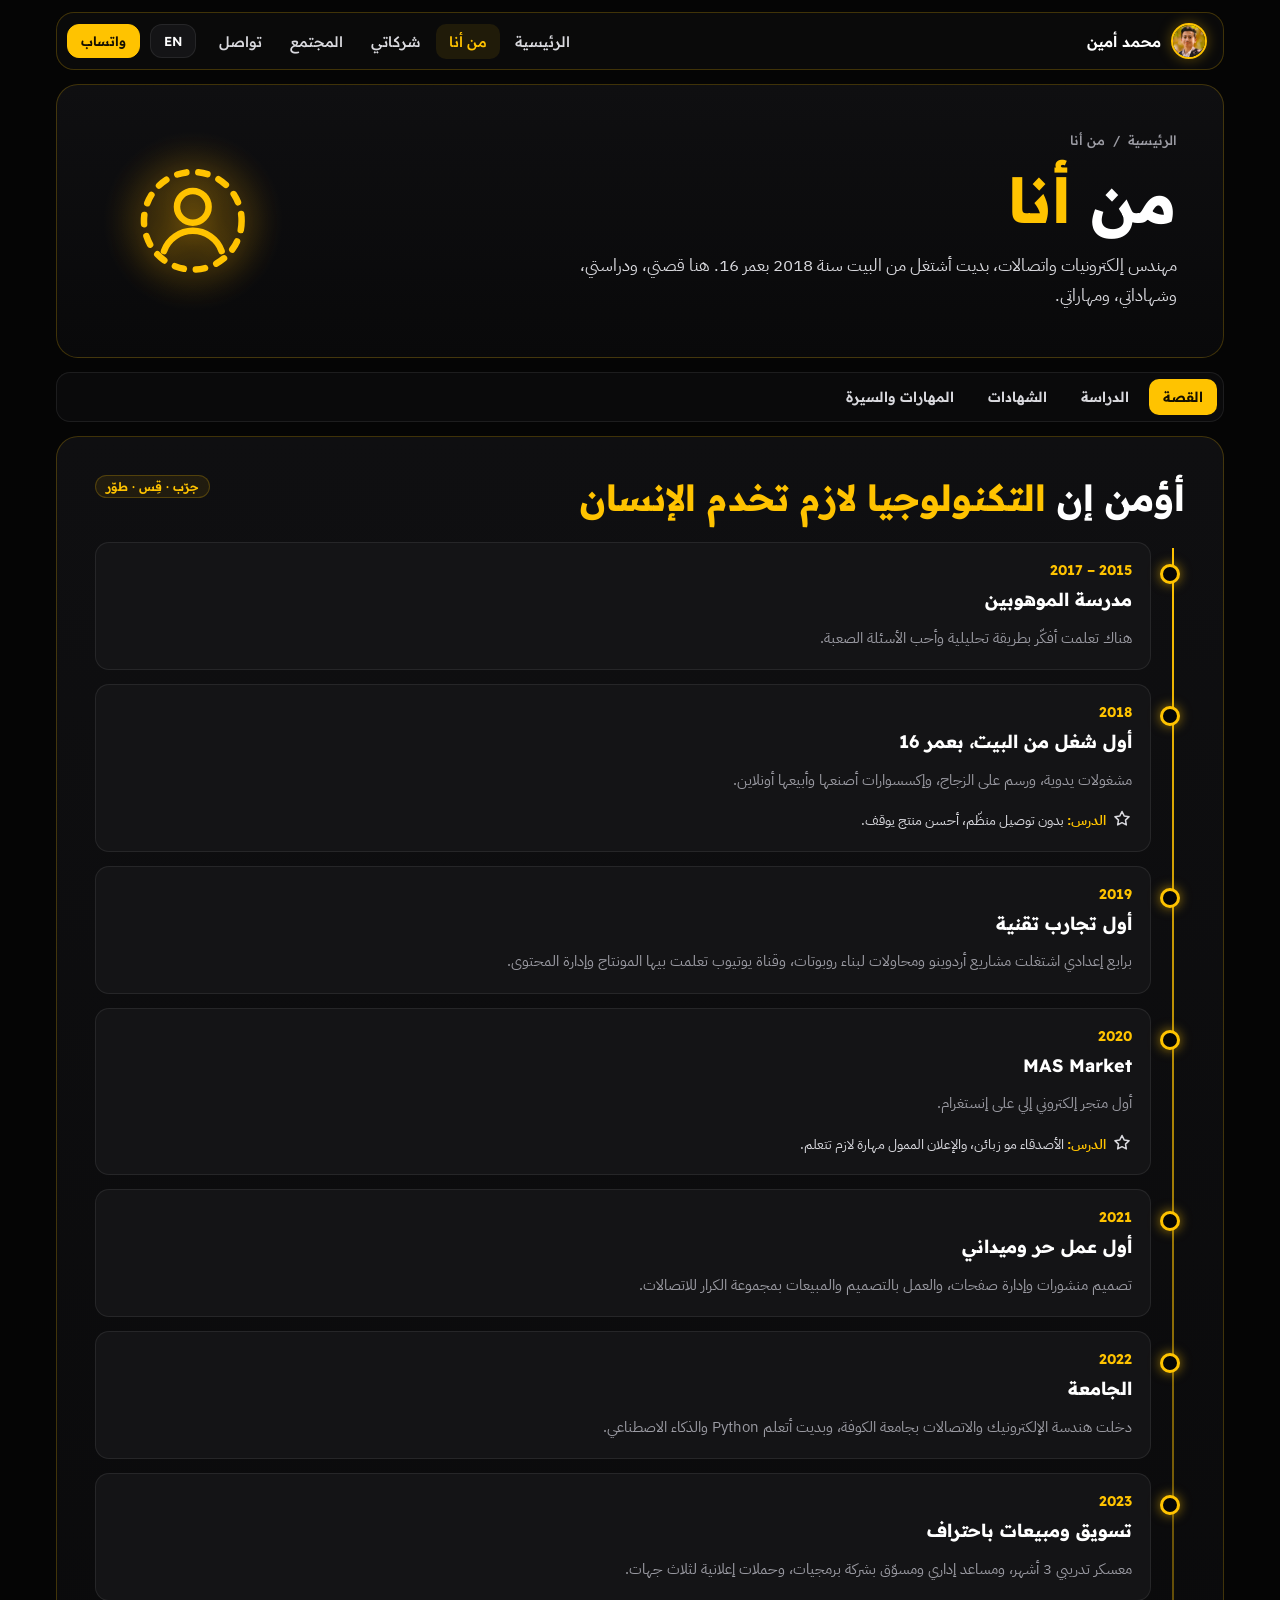
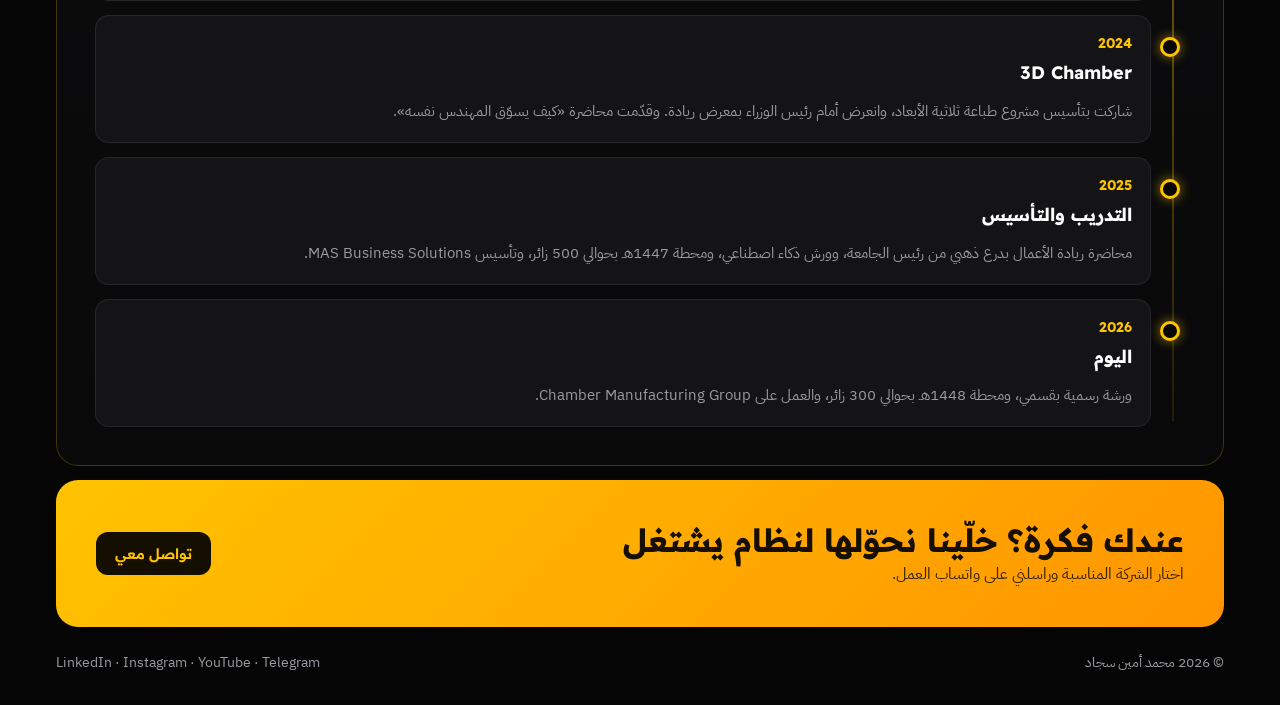
==== commit 67d10ece: "Fix iOS fixed bars (overflow on html, not body), round app icons with maskable variant, compact soun" ====
--- a/about.html
+++ b/about.html
@@ -21,12 +21,23 @@
 <meta name="apple-mobile-web-app-status-bar-style" content="black-translucent">
 <link rel="preconnect" href="https://fonts.googleapis.com">
 <link href="https://fonts.googleapis.com/css2?family=Readex+Pro:wght@400;500;600;700&family=IBM+Plex+Sans+Arabic:wght@400;500;600&display=swap" rel="stylesheet">
-<link rel="stylesheet" href="assets/site.css?v=0283a3f8">
+<link rel="stylesheet" href="assets/site.css?v=57b6b9d4">
 <script>document.documentElement.classList.add("js")</script>
+<style>#splash{position:fixed;inset:0;z-index:200;display:grid;place-items:center;align-content:center;gap:18px;background:#050505;opacity:0;animation:spin-in .4s .35s forwards;transition:opacity .45s;font-family:"Readex Pro",system-ui,sans-serif;color:#fff}
+#splash.done{opacity:0!important;animation:none;pointer-events:none}
+#splash .sp{position:relative;width:104px;height:104px}
+#splash .sp img{position:absolute;inset:10px;width:84px;height:84px;border-radius:50%;object-fit:cover}
+#splash .sp i{position:absolute;inset:0;border-radius:50%;border:3px solid rgba(255,195,0,.15);border-top-color:#ffc300;border-right-color:#ff9500;animation:sp-rot 1s linear infinite;box-shadow:0 0 30px rgba(255,170,0,.25)}
+#splash b{font-size:17px;font-weight:600;letter-spacing:.02em}
+#splash .ln{width:150px;height:3px;border-radius:3px;background:rgba(255,195,0,.15);overflow:hidden}
+#splash .ln::after{content:"";display:block;width:40%;height:100%;background:linear-gradient(90deg,#ff9500,#ffc300);animation:sp-ln 1.1s ease-in-out infinite}
+@keyframes spin-in{to{opacity:1}}@keyframes sp-rot{to{transform:rotate(360deg)}}@keyframes sp-ln{0%{transform:translateX(-110%)}100%{transform:translateX(260%)}}
+@media (prefers-reduced-motion:reduce){#splash .sp i,#splash .ln::after{animation:none}}</style>
 </head>
 <body data-page="about">
+<div id="splash" aria-hidden="true"><div class="sp"><img src="assets/apple-touch-icon.png" alt=""><i></i></div><b>محمد أمين سجاد</b><span class="ln"></span></div>
 <header class="nav"><div class="wrap"><div class="bar">
-  <a class="brand" href="index.html"><img class="mono" src="assets/icon-192.png" alt=""><span data-en="Mohammed Ameen">محمد أمين</span></a>
+  <a class="brand" href="index.html"><img class="mono" src="assets/apple-touch-icon.png" alt=""><span data-en="Mohammed Ameen">محمد أمين</span></a>
   <nav class="links"><a href="index.html" data-nav="home" data-en="Home">الرئيسية</a><a href="about.html" data-nav="about" data-en="About">من أنا</a><a href="companies.html" data-nav="companies" data-en="Companies">شركاتي</a><a href="community.html" data-nav="community" data-en="Community">المجتمع</a><a href="contact.html" data-nav="contact" data-en="Contact">تواصل</a></nav>
   <button class="pill" id="lang" type="button">EN</button>
   <a class="pill go wa" href="#" target="_blank" data-en="WhatsApp">واتساب</a>
@@ -87,6 +98,6 @@
 </main>
 <footer><div class="wrap"><span>© <span id="yr"></span> <span data-en="Mohammed Ameen Sajjad">محمد أمين سجاد</span></span>
 <span><a href="https://www.linkedin.com/in/mohammed-ameen-%D9%85%D8%AD%D9%85%D8%AF-%D8%A3%D9%85%D9%8A%D9%86-b5b935246" target="_blank">LinkedIn</a> · <a href="https://www.instagram.com/247_mas" target="_blank">Instagram</a> · <a href="https://www.youtube.com/@27_mas" target="_blank">YouTube</a> · <a class="tg" data-id="" href="#" target="_blank">Telegram</a></span></div></footer>
-<script src="assets/site.js?v=27bfb9e6"></script>
+<script src="assets/site.js?v=cc2675bb"></script>
 </body>
 </html>
--- a/assets/site.css
+++ b/assets/site.css
@@ -13,7 +13,7 @@
 }
 *{box-sizing:border-box}
 html{scroll-behavior:smooth;scroll-padding-top:110px}
-body{margin:0;background:var(--bg);color:var(--ink);font:400 16px/1.75 var(--body);-webkit-font-smoothing:antialiased;overflow-x:hidden}
+body{margin:0;background:var(--bg);color:var(--ink);font:400 16px/1.75 var(--body);-webkit-font-smoothing:antialiased}
 body::before{content:"";position:fixed;inset:0 0 auto;height:env(safe-area-inset-top,0px);z-index:60;background:var(--bg)}
 img{max-width:100%;display:block}
 a{color:inherit;text-decoration:none}
@@ -405,7 +405,7 @@
 .vbtn .pl .i{fill:currentColor;stroke:none;width:18px;height:18px}
 .vbtn b{display:block;font:600 15px var(--display)}
 .vbtn small{color:var(--muted);font-size:12.5px}
-.story{padding-bottom:clamp(18px,3vw,30px)}
+.vstory{padding-bottom:clamp(18px,3vw,30px)}
 .vwrap{position:relative;border-radius:18px;overflow:hidden;border:1px solid var(--line);box-shadow:0 30px 100px rgba(255,170,0,.14);background:#000;aspect-ratio:16/9}
 .vwrap video{width:100%;height:100%;display:block;object-fit:cover;cursor:pointer}
 .unmute{position:absolute;inset-inline-start:50%;bottom:22px;transform:translateX(-50%);display:inline-flex;align-items:center;gap:12px;padding:10px 22px 10px 10px;border-radius:999px;border:0;
@@ -416,3 +416,34 @@
 @keyframes ring{0%{box-shadow:0 0 0 0 rgba(255,195,0,.6)}100%{box-shadow:0 0 0 22px rgba(255,195,0,0)}}
 .replay{position:absolute;inset:0;margin:auto;width:max-content;height:max-content;padding:14px 26px;border-radius:999px;border:1px solid var(--line);background:rgba(10,10,11,.85);color:var(--gold);font:700 17px var(--display);cursor:pointer}
 @media (max-width:760px){.unmute{bottom:12px;font-size:14px}.unmute .pl{width:34px;height:34px}}
+
+/* Fixes 2026-10-31: hidden buttons really hide; sound button in the centre; logo emblem */
+[hidden]{display:none!important}
+.unmute{bottom:auto;top:50%;transform:translate(-50%,-50%)}
+[dir="rtl"] .unmute{transform:translate(50%,-50%)}
+@media (max-width:760px){.unmute{bottom:auto}}
+.emblem .logo-em{width:72%;height:72%;border-radius:24%;object-fit:cover;border:2px solid var(--gold);box-shadow:0 0 30px rgba(255,180,0,.45)}
+.brand-card .emblem .logo-em{width:86%;height:86%}
+
+/* iOS Safari: overflow on <body> turns it into a scroll box and drags fixed bars around. Clip on <html> instead. */
+html{overflow-x:hidden}
+@supports (overflow:clip){html{overflow-x:clip}}
+.tabs{transform:translateZ(0);-webkit-transform:translateZ(0)}
+/* Compact sound button */
+.unmute{gap:8px;padding:6px 16px 6px 6px;font-size:14px;white-space:nowrap;animation:ring 2.2s infinite}
+[dir="rtl"] .unmute{padding:6px 6px 6px 16px}
+.unmute .pl{width:32px;height:32px}
+.unmute .pl .i{width:13px;height:13px}
+@keyframes ring{0%{box-shadow:0 0 0 0 rgba(255,195,0,.5)}100%{box-shadow:0 0 0 12px rgba(255,195,0,0)}}
+@media (max-width:760px){.unmute{font-size:13px;padding:5px 14px 5px 5px}[dir="rtl"] .unmute{padding:5px 5px 5px 14px}.unmute .pl{width:28px;height:28px}}
+
+/* Spotlight that follows the pointer on panels and cards (mouse devices only) */
+@media (hover:hover) and (pointer:fine){
+  .panel,.card,.door,.brand-card,.cert,.shot{--mx:-500px;--my:-500px}
+  .panel::after,.door::before,.brand-card::before{content:"";position:absolute;inset:0;border-radius:inherit;pointer-events:none;
+    background:radial-gradient(420px circle at var(--mx) var(--my),rgba(255,195,0,.08),transparent 60%);transition:opacity .3s;z-index:0}
+  .card,.cert{background-image:radial-gradient(260px circle at var(--mx) var(--my),rgba(255,195,0,.09),transparent 65%)}
+}
+/* Scroll progress */
+#prog{position:fixed;top:0;left:0;right:0;height:3px;z-index:70;transform-origin:0 50%;transform:scaleX(0);background:linear-gradient(90deg,var(--amber),var(--gold));box-shadow:0 0 12px rgba(255,195,0,.6);pointer-events:none}
+[dir="rtl"] #prog{transform-origin:100% 50%}
